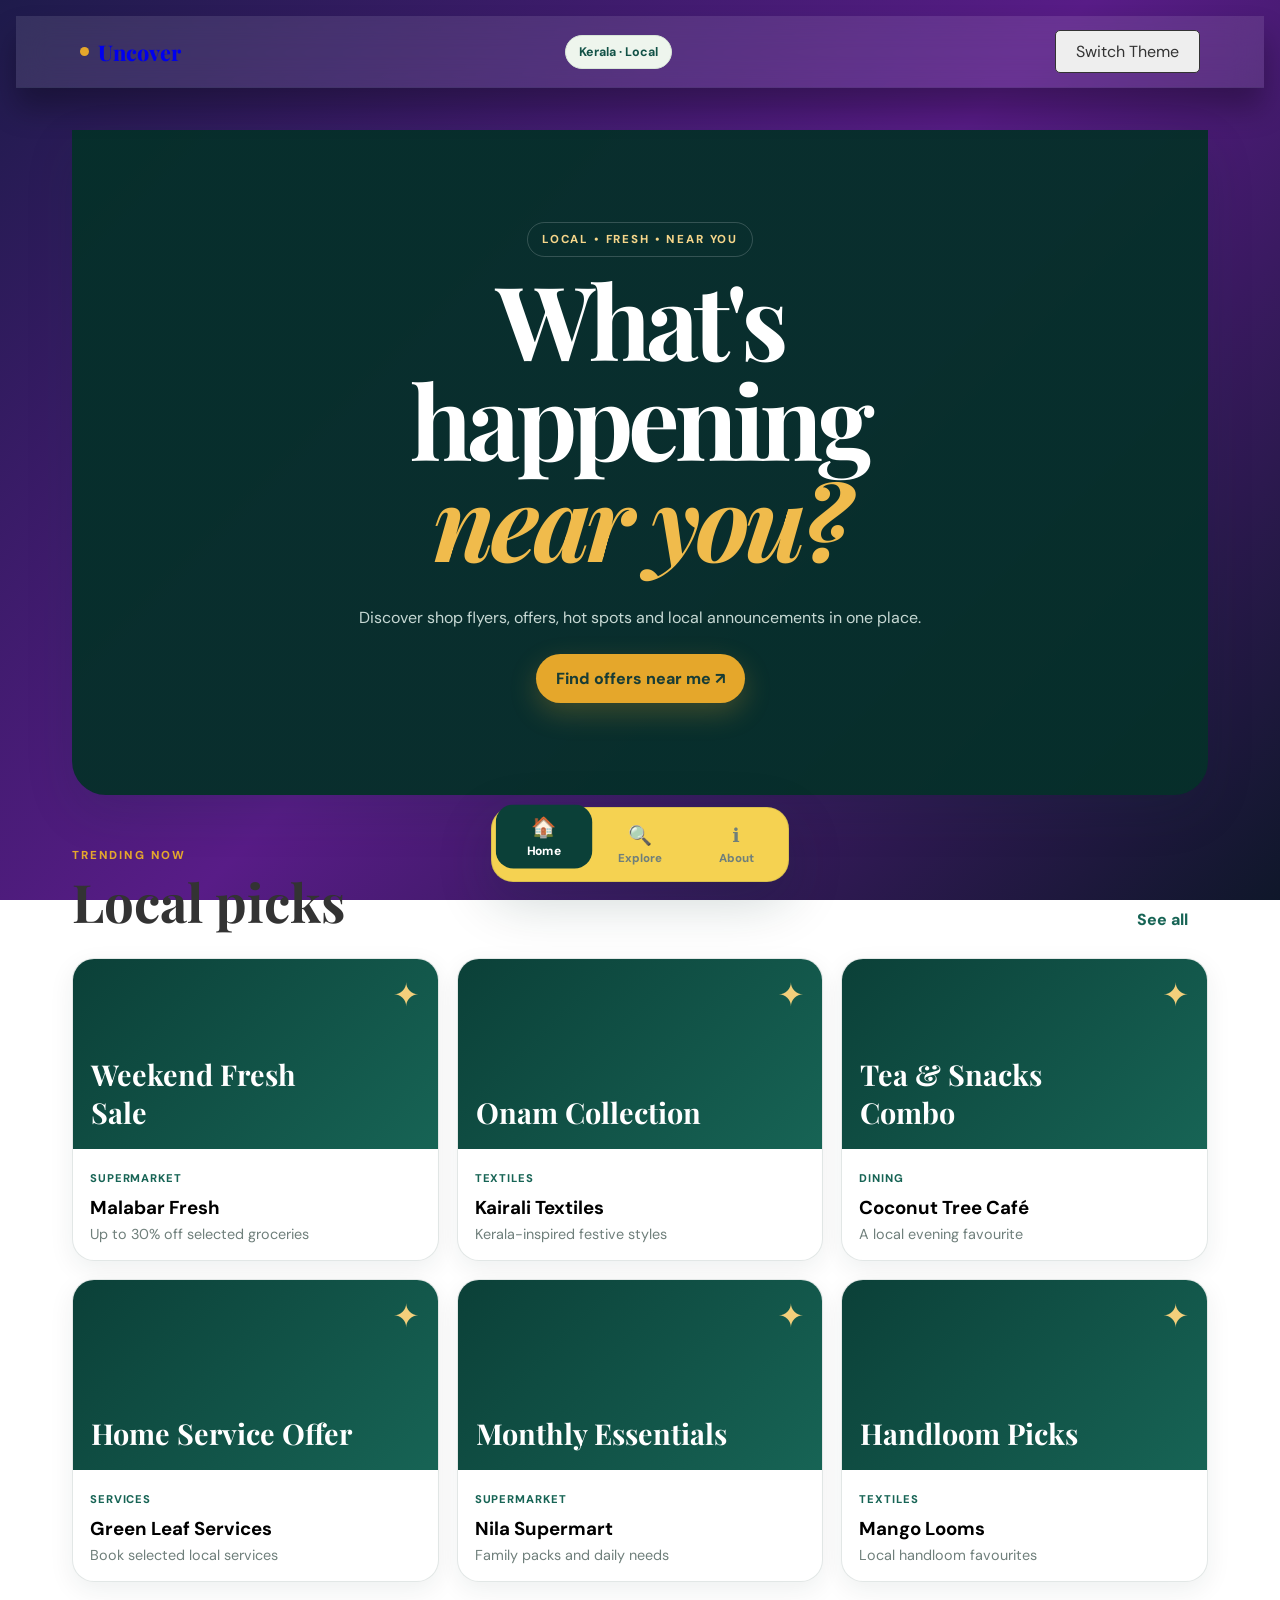
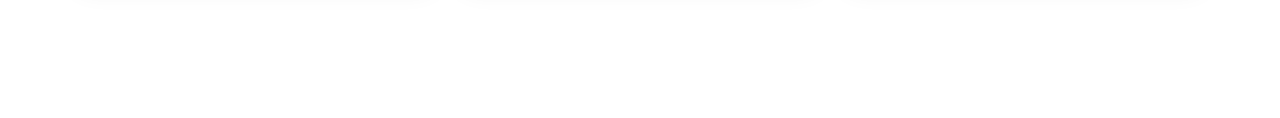
==== index.html @ 4dd7fb62 "Born Now" ====
<!doctype html>
<html lang="en">
<head>
  <meta charset="UTF-8">
  <meta name="viewport" content="width=device-width, initial-scale=1.0">
  <meta name="description" content="Uncover — local offers, shop flyers and announcements near you.">
  <title>Uncover — Local Offers Near You</title>
  <link rel="preconnect" href="https://fonts.googleapis.com">
  <link rel="preconnect" href="https://fonts.gstatic.com" crossorigin>
  <link href="https://fonts.googleapis.com/css2?family=DM+Sans:wght@400;500;600;700&family=Playfair+Display:wght@600;700;800&display=swap" rel="stylesheet">
  <link rel="stylesheet" href="css/style.css">
</head>
<body>
  <header class="topbar">
    <a class="brand" href="#home" aria-label="Uncover home">
      <span class="brand-dot"></span>
      <span><style="color:red;">Un</style>cover</span>
    </a>
    <span class="location-pill" id="locationText">Kerala · Local</span>
	<button id="theme-toggle">Switch Theme</button>
  </header>

  <main>
    <section id="home" class="page active">
      <div class="hero">
        <div class="eyebrow">LOCAL • FRESH • NEAR YOU</div>
        <h1>What's happening<br><em>near you?</em></h1>
        <p>Discover shop flyers, offers, hot spots and local announcements in one place.</p>
        <button class="primary-btn" id="locateBtn">Find offers near me <span>↗</span></button>
      </div>

      <div class="section-head">
        <div>
          <span class="section-kicker">TRENDING NOW</span>
          <h2>Local picks</h2>
        </div>
        <button class="text-btn" data-tab="explore">See all</button>
      </div>

      <div class="feed-grid" id="offerGrid"></div>
    </section>

    <section id="explore" class="page">
      <div class="page-heading">
        <span class="section-kicker">EXPLORE</span>
        <h1>Find what you need.</h1>
        <p>Search local businesses and filter offers by category.</p>
      </div>

      <label class="search-box">
        <span>🔎</span>
        <input id="searchInput" type="search" placeholder="Search shops, offers, places..." autocomplete="off">
      </label>

      <div class="chips" id="categoryChips">
        <button class="chip active" data-category="All">All</button>
        <button class="chip" data-category="Supermarket">Supermarket</button>
        <button class="chip" data-category="Textiles">Textiles</button>
        <button class="chip" data-category="Dining">Dining</button>
        <button class="chip" data-category="Services">Services</button>
      </div>

      <div class="explore-list" id="exploreList"></div>
    </section>

    <section id="about" class="page">
      <div class="about-card">
        <span class="section-kicker">ABOUT UNCOVER</span>
        <h1>Local life,<br><em>made easier.</em></h1>
        <p>Uncover is a beginner-friendly mobile-first web project for discovering local shop flyers, sales, offers and announcements.</p>

        <div class="stats">
          <div><strong>01</strong><span>Home</span></div>
          <div><strong>02</strong><span>Explore</span></div>
          <div><strong>03</strong><span>About</span></div>
        </div>

        <div class="info-note">
          <strong>Project stack</strong>
          <span>HTML · CSS · JavaScript · GitHub Pages</span>
        </div>
      </div>
    </section>
  </main>

  <nav class="bottom-nav" aria-label="Main navigation">
    <button class="nav-item active" data-tab="home">
      <span class="nav-icon">🏠</span><span>Home</span>
    </button>
    <button class="nav-item" data-tab="explore">
      <span class="nav-icon">🔍</span><span>Explore</span>
    </button>
    <button class="nav-item" data-tab="about">
      <span class="nav-icon">ℹ️</span><span>About</span>
    </button>
  </nav>
  <script>
    const button = document.getElementById('theme-toggle');
    // Listen for the user clicking the button
    button.addEventListener('click', () => {
      // Toggle the .dark-mode class on the body element
      document.body.classList.toggle('dark-mode');
    });
  </script>
  <script src="js/app.js"></script>
</body>
</html>
---- css/style.css ----
/* ================================
   UNCOVER — Kerala-inspired UI
   Beginner-friendly plain CSS
================================ */

:root, [data-theme="light"] {
	/* Step 2: Set variables using light-dark(lightColor, darkColor) */
  --bg-color: #ffffff;
  --glass-bg: rgba(255, 255, 255, 0.1);
  --text-color: #333333;
  --cafe-heading-color: #000000; /* Black in light mode */
  --cafe-explore-item: #F2F2F2;  /* Black in light mode for explore-item */
  --btn-bg: #eeeeee;
  --green-950: #062f2a;
  --green-900: #0b4038;
  --green-800: #125247;
  --green-700: #176455;
  --gold: #e5a72b;
  --cream: #fffaf0;
  --paper: #f5f1e7;
  --ink: #123b36;
  --muted: #6f7f7b;
  --white: #ffffff;
  --line: rgba(18, 59, 54, 0.12);
  --shadow: 0 18px 50px rgba(6, 47, 42, 0.12);
  --radius: 22px;
}

* { box-sizing: border-box; }

html { scroll-behavior: smooth; }

body {
  margin: 0;
  min-height: 100vh;
  /*background: var(--paper);*/
  background: linear-gradient(135deg, #1e1b4b 0%, #581c87 50%, #0f172a 100%);
  background-attachment: fixed;
  /*color: var(--ink);*/
  font-family: "DM Sans", system-ui, sans-serif;
  background-color: var(--bg-color);
  color: var(--text-color);
  padding: 1rem;
  transition: background-color 0.3s, color 0.3s; /* Smooth theme transitions */
  -webkit-font-smoothing: antialiased;
}

body.dark-mode {
  --bg-color: #242424;
  --text-color: #ffffff;
  --btn-bg: #333333;
}

button, input { font: inherit; }

button {
  background-color: var(--btn-bg);
  color: var(--text-color);
  border: 1px solid var(--text-color);
  padding: 10px 20px;
  cursor: pointer;
  border-radius: 5px;
}

.topbar {
  height: 72px;
  display: flex;
  align-items: center;
  justify-content: space-between;
  padding: 0 clamp(20px, 5vw, 72px);
  background: var(--glass-bg);
  /* backdrop-filter is the key engine behind frosted glass */
  backdrop-filter: blur(16px);
  -webkit-backdrop-filter: blur(16px);
  box-shadow: 0 20px 30px rgba(0, 0, 0, 0.3);
  border-bottom: 1px solid var(--line);
  position: sticky;
  top: 0;
  z-index: 20;
}

.brand {
  /*color: var(--ink);*/
  text-decoration: none;
  font-family: "Playfair Display", serif;
  font-weight: 800;
  font-size: 1.35rem;
  display: flex;
  align-items: center;
  gap: 9px;
}

.brand-dot {
  width: 9px;
  height: 9px;
  background: var(--gold);
  border-radius: 50%;
}

.location-pill {
  color: var(--green-800);
  background: #eef5ed;
  border: 1px solid #d7e5d7;
  padding: 8px 13px;
  border-radius: 999px;
  font-size: 0.78rem;
  font-weight: 700;
}

.page {
  display: none;
  width: min(1180px, 100%);
  margin: 0 auto;
  padding: 42px 22px 120px;
}

.page.active {
  display: block;
  animation: pageIn 0.35s ease both;
}

@keyframes pageIn {
  from { opacity: 0; transform: translateY(12px); }
  to { opacity: 1; transform: translateY(0); }
}

/* Reference-inspired hero: strong serif heading + dark panel + gold accent */
.hero {
  min-height: 470px;
  border-radius: 0 0 34px 34px;
  padding: clamp(42px, 8vw, 92px) clamp(24px, 7vw, 90px);
  color: white;
  background:
    linear-gradient(rgba(6,47,42,.96), rgba(6,47,42,.96)),
    repeating-linear-gradient(0deg, transparent 0 52px, rgba(255,255,255,.045) 53px),
    repeating-linear-gradient(90deg, transparent 0 52px, rgba(255,255,255,.045) 53px);
  box-shadow: var(--shadow);
  text-align: center;
  display: grid;
  place-items: center;
}

.hero > * { max-width: 760px; }

.eyebrow, .section-kicker {
  color: var(--gold);
  font-size: .72rem;
  font-weight: 800;
  letter-spacing: .16em;
}

.eyebrow {
  border: 1px solid rgba(255,255,255,.18);
  border-radius: 999px;
  padding: 9px 14px;
  color: #f6d68a;
}

h1, h2 {
  font-family: "Playfair Display", Georgia, serif;
  margin: 12px 0;
  line-height: .98;
  color: var(--accent-color);
}

h3 {
    color: var(--cafe-heading-color);
    transition: color 0.3s;
}

.hero h1 {
  font-size: clamp(3rem, 8vw, 6.4rem);
  letter-spacing: -.045em;
}

em {
  color: #f0bb4c;
  font-style: italic;
}

.hero p {
  color: #c7d9d4;
  line-height: 1.75;
  max-width: 650px;
  margin: 22px auto;
}

.primary-btn {
  border: 0;
  border-radius: 999px;
  background: var(--gold);
  color: #183c35;
  font-weight: 800;
  padding: 14px 20px;
  box-shadow: 0 10px 28px rgba(229,167,43,.24);
  transition: transform .2s ease, box-shadow .2s ease;
}

.primary-btn:hover {
  transform: translateY(-3px);
  box-shadow: 0 14px 32px rgba(229,167,43,.32);
}

.section-head {
  display: flex;
  justify-content: space-between;
  align-items: end;
  margin: 48px 0 18px;
}

.section-head h2 { font-size: clamp(2rem, 5vw, 3.3rem); }

.text-btn {
  border: 0;
  background: transparent;
  color: var(--green-700);
  font-weight: 800;
}

.feed-grid {
  display: grid;
  grid-template-columns: repeat(3, 1fr);
  gap: 18px;
}

.offer-card {
  overflow: hidden;
  background: white;
  border: 1px solid var(--line);
  border-radius: var(--radius);
  box-shadow: 0 8px 26px rgba(6,47,42,.07);
  transition: transform .25s ease, box-shadow .25s ease;
}

.offer-card:hover {
  transform: translateY(-7px);
  box-shadow: var(--shadow);
}

.offer-visual {
  min-height: 190px;
  padding: 18px;
  display: flex;
  align-items: end;
  background: linear-gradient(135deg, var(--green-900), var(--green-700));
  color: white;
  position: relative;
}

.offer-visual::after {
  content: "✦";
  position: absolute;
  top: 15px;
  right: 18px;
  color: #f4cf7b;
  font-size: 2rem;
}

.offer-visual strong {
  font-family: "Playfair Display", serif;
  font-size: 1.8rem;
  max-width: 80%;
}

.offer-body { padding: 17px; }

.offer-body h3 { 
	margin: 0 0 5px; 
}

.offer-body p {
  margin: 0;
  color: var(--muted);
  font-size: .9rem;
}

.tag {
  display: inline-block;
  margin-bottom: 10px;
  color: var(--green-700);
  font-size: .7rem;
  font-weight: 800;
  letter-spacing: .08em;
  text-transform: uppercase;
}

.page-heading {
  padding: 28px 0 25px;
}

.page-heading h1 { font-size: clamp(2.7rem, 7vw, 5rem); }

.page-heading p {
  color: var(--muted);
  max-width: 650px;
  line-height: 1.7;
}

.search-box {
  display: flex;
  align-items: center;
  gap: 10px;
  background: white;
  border: 1px solid var(--line);
  border-radius: 16px;
  padding: 0 16px;
  box-shadow: 0 8px 24px rgba(6,47,42,.06);
}

.search-box span { font-size: 1.5rem; }

.search-box input {
  width: 100%;
  border: 0;
  outline: 0;
  background: transparent;
  padding: 17px 0;
  color: var(--ink);
}

.chips {
  display: flex;
  gap: 9px;
  overflow-x: auto;
  padding: 16px 0;
  scrollbar-width: none;
}

.chip {
  white-space: nowrap;
  border: 1px solid var(--line);
  background: white;
  color: var(--ink);
  padding: 10px 15px;
  border-radius: 999px;
  font-weight: 700;
}

.chip.active {
  color: white;
  background: var(--green-900);
  border-color: var(--green-900);
}

.explore-list {
  display: grid;
  grid-template-columns: repeat(2, 1fr);
  gap: 15px;
}

.explore-item {
  display: flex;
  justify-content: space-between;
  gap: 18px;
  align-items: center;
  background: var(--cafe-explore-item);
  border: 1px solid var(--line);
  border-radius: 18px;
  padding: 18px;
}

.explore-item h3 { margin: 0 0 5px; }

.explore-item p {
  margin: 0;
  color: var(--muted);
  font-size: .88rem;
}

.offer-price {
  color: var(--green-700);
  font-weight: 900;
  white-space: nowrap;
}

.about-card {
  min-height: 70vh;
  display: flex;
  flex-direction: column;
  justify-content: center;
  max-width: 850px;
}

.about-card h1 {
  font-size: clamp(3.1rem, 8vw, 6rem);
}

.about-card > p {
  max-width: 650px;
  color: var(--muted);
  line-height: 1.8;
  font-size: 1.05rem;
}

.stats {
  display: grid;
  grid-template-columns: repeat(3, 1fr);
  margin: 28px 0;
  border: 1px solid var(--line);
  border-radius: 20px;
  overflow: hidden;
  background: white;
}

.stats div {
  padding: 20px;
  border-right: 1px solid var(--line);
}

.stats div:last-child { border-right: 0; }

.stats strong {
  display: block;
  color: var(--gold);
  font-family: "Playfair Display", serif;
  font-size: 2rem;
}

.stats span { color: var(--muted); }

.info-note {
  display: flex;
  flex-direction: column;
  gap: 5px;
  padding: 18px;
  border-left: 4px solid var(--gold);
  background: #fff9e9;
  border-radius: 12px;
}

.info-note span { color: var(--muted); }

.bottom-nav {
  position: fixed;
  left: 50%;
  bottom: 18px;
  transform: translateX(-50%);
  z-index: 50;
  display: flex;
  gap: 4px;
  padding: 6px;
  background: rgba(245, 210, 81);
  border: 1px solid rgba(18,59,54,.12);
  border-radius: 22px;
  box-shadow: 0 18px 55px rgba(6,47,42,.2);
  backdrop-filter: blur(18px);
}

.nav-item {
  min-width: 92px;
  border: 0;
  background: transparent;
  color: var(--muted);
  border-radius: 17px;
  padding: 9px 14px;
  display: flex;
  flex-direction: column;
  align-items: center;
  gap: 3px;
  font-size: .72rem;
  font-weight: 800;
  transition: transform .25s cubic-bezier(.2,1.6,.3,1), background .2s, color .2s;
}

.nav-icon { font-size: 1.2rem; }

.nav-item.active {
  background: var(--green-900);
  color: white;
  transform: translateY(-8px) scale(1.05);
}

@media (max-width: 800px) {
  .feed-grid { grid-template-columns: repeat(2, 1fr); }
  .explore-list { grid-template-columns: 1fr; }
}

@media (max-width: 560px) {
  .topbar { height: 64px; padding: 0 16px; }
  .location-pill { font-size: .7rem; }
  .page { padding: 25px 14px 115px; }
  .hero {
    min-height: 500px;
    border-radius: 0 0 26px 26px;
    padding: 42px 18px;
  }
  .hero h1 { font-size: clamp(2.8rem, 14vw, 4.4rem); }
  .feed-grid { grid-template-columns: 1fr; }
  .offer-visual { min-height: 165px; }
  .bottom-nav { width: calc(100% - 28px); justify-content: space-around; }
  .nav-item { flex: 1; min-width: 0; }
}
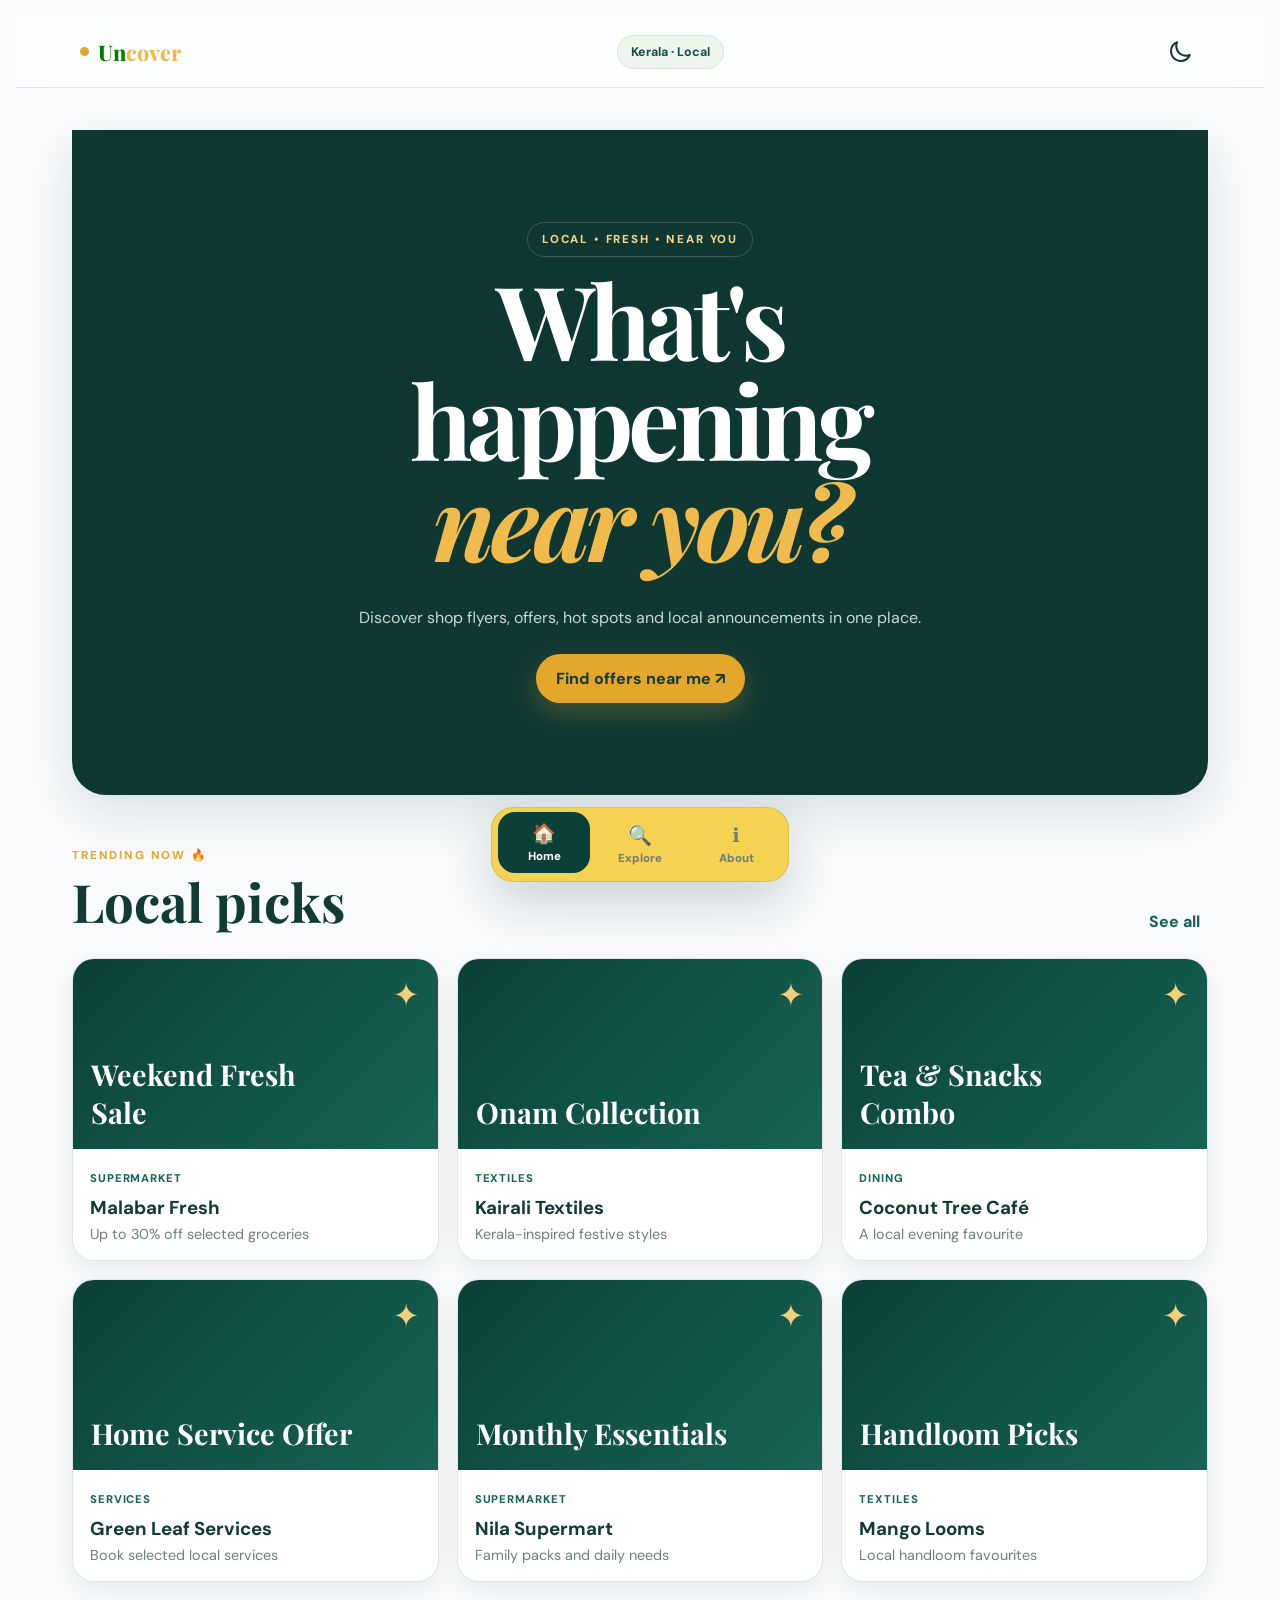
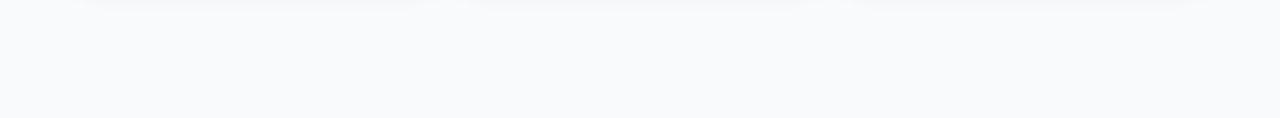
==== commit cfc2c4eb: "Minor Changes Few animations and things" ====
--- a/index.html
+++ b/index.html
@@ -5,19 +5,32 @@
   <meta name="viewport" content="width=device-width, initial-scale=1.0">
   <meta name="description" content="Uncover — local offers, shop flyers and announcements near you.">
   <title>Uncover — Local Offers Near You</title>
+  
+  <!-- Preconnect and Google Fonts -->
   <link rel="preconnect" href="https://fonts.googleapis.com">
   <link rel="preconnect" href="https://fonts.gstatic.com" crossorigin>
   <link href="https://fonts.googleapis.com/css2?family=DM+Sans:wght@400;500;600;700&family=Playfair+Display:wght@600;700;800&display=swap" rel="stylesheet">
+  
+  <!-- CSS Stylesheet -->
   <link rel="stylesheet" href="css/style.css">
 </head>
 <body>
   <header class="topbar">
     <a class="brand" href="#home" aria-label="Uncover home">
       <span class="brand-dot"></span>
-      <span><style="color:red;">Un</style>cover</span>
+      <span><span style="color:green;">Un</span>cover</span>
     </a>
     <span class="location-pill" id="locationText">Kerala · Local</span>
-	<button id="theme-toggle">Switch Theme</button>
+    <button class="theme" id="theme-toggle" type="button">
+  <!-- Check class="sun-icon" -->
+  <svg class="sun-icon" xmlns="http://w3.org" fill="none" viewBox="0 0 24 24" stroke="currentColor">
+    <path stroke-linecap="round" stroke-linejoin="round" stroke-width="2" d="M12 3v1.5M12 19.5V21M4.22 4.22l1.06 1.06M17.72 17.72l1.06 1.06M3 12h1.5M19.5 12H21M4.22 19.78l1.06-1.06M17.72 6.28l1.06-1.06M15 12a3 3 0 11-6 0 3 3 0 016 0z" />
+  </svg>
+  <!-- Check class="moon-icon" -->
+  <svg class="moon-icon" xmlns="http://w3.org" fill="none" viewBox="0 0 24 24" stroke="currentColor">
+    <path stroke-linecap="round" stroke-linejoin="round" stroke-width="2" d="M21.752 15.002A9.718 9.718 0 0118 15.75c-5.385 0-9.75-4.365-9.75-9.75 0-1.33.266-2.597.748-3.752A9.753 9.753 0 003 11.25C3 16.635 7.365 21 12.75 21a9.753 9.753 0 009.002-5.998z" />
+  </svg>
+</button>
   </header>
 
   <main>
@@ -31,7 +44,7 @@
 
       <div class="section-head">
         <div>
-          <span class="section-kicker">TRENDING NOW</span>
+          <span class="section-kicker">TRENDING NOW 🔥</span>
           <h2>Local picks</h2>
         </div>
         <button class="text-btn" data-tab="explore">See all</button>
@@ -94,14 +107,7 @@
       <span class="nav-icon">ℹ️</span><span>About</span>
     </button>
   </nav>
-  <script>
-    const button = document.getElementById('theme-toggle');
-    // Listen for the user clicking the button
-    button.addEventListener('click', () => {
-      // Toggle the .dark-mode class on the body element
-      document.body.classList.toggle('dark-mode');
-    });
-  </script>
+
   <script src="js/app.js"></script>
 </body>
-</html>
+</html>
--- a/css/style.css
+++ b/css/style.css
@@ -3,63 +3,91 @@
    Beginner-friendly plain CSS
 ================================ */
 
-:root, [data-theme="light"] {
-	/* Step 2: Set variables using light-dark(lightColor, darkColor) */
-  --bg-color: #ffffff;
-  --glass-bg: rgba(255, 255, 255, 0.1);
-  --text-color: #333333;
-  --cafe-heading-color: #000000; /* Black in light mode */
-  --cafe-explore-item: #F2F2F2;  /* Black in light mode for explore-item */
-  --btn-bg: #eeeeee;
-  --green-950: #062f2a;
+:root {
+  /* Default Light Mode Variables */
+  --bg-color: #f8fafc;
+  --text-color: #123b36;
+  --card-bg: #ffffff;
+  --topbar-bg: rgba(255, 255, 255, 0.75);
+  --btn-bg: #eef5ed;
+  --btn-text: #123b36;
+  --line: rgba(18, 59, 54, 0.12);
+  --muted: #6f7f7b;
+
+  /* Theme Accents */
   --green-900: #0b4038;
   --green-800: #125247;
   --green-700: #176455;
   --gold: #e5a72b;
-  --cream: #fffaf0;
-  --paper: #f5f1e7;
-  --ink: #123b36;
-  --muted: #6f7f7b;
-  --white: #ffffff;
-  --line: rgba(18, 59, 54, 0.12);
   --shadow: 0 18px 50px rgba(6, 47, 42, 0.12);
   --radius: 22px;
 }
 
+/* Dark Mode Overrides (Controlled via body.dark-mode) */
+body.dark-mode {
+  --bg-color: #0f172a;
+  --text-color: #f1f5f9;
+  --card-bg: #1e293b;
+  --topbar-bg: rgba(15, 23, 42, 0.75);
+  --btn-bg: #1e293b;
+  --btn-text: #f1f5f9;
+  --line: rgba(255, 255, 255, 0.12);
+  --muted: #94a3b8;
+}
+
 * { box-sizing: border-box; }
-
 html { scroll-behavior: smooth; }
 
 body {
   margin: 0;
   min-height: 100vh;
-  /*background: var(--paper);*/
-  background: linear-gradient(135deg, #1e1b4b 0%, #581c87 50%, #0f172a 100%);
-  background-attachment: fixed;
-  /*color: var(--ink);*/
-  font-family: "DM Sans", system-ui, sans-serif;
   background-color: var(--bg-color);
   color: var(--text-color);
+  font-family: "DM Sans", system-ui, sans-serif;
   padding: 1rem;
-  transition: background-color 0.3s, color 0.3s; /* Smooth theme transitions */
+  transition: background-color 0.3s ease, color 0.3s ease;
   -webkit-font-smoothing: antialiased;
 }
 
-body.dark-mode {
-  --bg-color: #242424;
-  --text-color: #ffffff;
-  --btn-bg: #333333;
-}
-
 button, input { font: inherit; }
 
+/* Base Buttons & Cards using dynamic tokens */
 button {
+  display: inline-block; /* Allows the element to scale */
+  font: inherit;
   background-color: var(--btn-bg);
-  color: var(--text-color);
-  border: 1px solid var(--text-color);
-  padding: 10px 20px;
+  color: var(--btn-text);
+  border: 1px solid var(--line);
+  padding: 8px 8px;
   cursor: pointer;
-  border-radius: 5px;
+  border-radius: 999px;
+  transition: background-color 0.3s ease, color 0.3s ease;
+}
+
+.theme {
+  display: inline-flex;
+  align-items: center;
+  justify-content: center;
+  cursor: pointer;
+  background: none;
+  border: none;
+  padding: 8px;
+  transition: transform 0.3s ease;
+}
+
+.theme svg {
+  width: 24px;
+  height: 24px;
+}
+
+body:not(.dark-theme) .sun-icon { display: none; }
+body:not(.dark-theme) .moon-icon { display: block; }
+/* Dark Mode state: Show Sun, Hide Moon */
+body.dark-theme .sun-icon { display: block; }
+body.dark-theme .moon-icon { display: none; }
+
+.theme:hover {
+   transform: scale(1.20);
 }
 
 .topbar {
@@ -68,19 +96,18 @@
   align-items: center;
   justify-content: space-between;
   padding: 0 clamp(20px, 5vw, 72px);
-  background: var(--glass-bg);
-  /* backdrop-filter is the key engine behind frosted glass */
+  background: var(--topbar-bg);
   backdrop-filter: blur(16px);
   -webkit-backdrop-filter: blur(16px);
-  box-shadow: 0 20px 30px rgba(0, 0, 0, 0.3);
   border-bottom: 1px solid var(--line);
   position: sticky;
   top: 0;
   z-index: 20;
+  transition: background 0.3s ease, border-color 0.3s ease;
 }
 
 .brand {
-  /*color: var(--ink);*/
+  color: #f0bb4c;
   text-decoration: none;
   font-family: "Playfair Display", serif;
   font-weight: 800;
@@ -223,9 +250,13 @@
   gap: 18px;
 }
 
+.offer-card, .stats, .search-box, .chip {
+  background-color: var(--card-bg);
+  color: var(--text-color);
+}
+
 .offer-card {
   overflow: hidden;
-  background: white;
   border: 1px solid var(--line);
   border-radius: var(--radius);
   box-shadow: 0 8px 26px rgba(6,47,42,.07);
@@ -329,12 +360,18 @@
 .chip {
   white-space: nowrap;
   border: 1px solid var(--line);
-  background: white;
-  color: var(--ink);
+  background: #FFD230;
+  color: black;
   padding: 10px 15px;
   border-radius: 999px;
   font-weight: 700;
 }
+
+.chip:hover {
+  background-color: GoldenRod;
+  transform: translateY(-2px);
+}
+
 
 .chip.active {
   color: white;
@@ -353,8 +390,10 @@
   justify-content: space-between;
   gap: 18px;
   align-items: center;
-  background: var(--cafe-explore-item);
+  /*background: var(--cafe-explore-item);*/
+  background-color: var(--card-bg);
   border: 1px solid var(--line);
+  border-left: 4px solid var(--gold);
   border-radius: 18px;
   padding: 18px;
 }
@@ -430,6 +469,8 @@
 
 .info-note span { color: var(--muted); }
 
+.info-note strong { color: #0b4038; }
+
 .bottom-nav {
   position: fixed;
   left: 50%;
@@ -452,7 +493,7 @@
   background: transparent;
   color: var(--muted);
   border-radius: 17px;
-  padding: 9px 14px;
+  padding: 9px 12px;
   display: flex;
   flex-direction: column;
   align-items: center;
@@ -462,12 +503,17 @@
   transition: transform .25s cubic-bezier(.2,1.6,.3,1), background .2s, color .2s;
 }
 
+.nav-item:hover {
+  background-color: #111111;
+  transform: scale(0.90);
+}
+
 .nav-icon { font-size: 1.2rem; }
 
 .nav-item.active {
   background: var(--green-900);
   color: white;
-  transform: translateY(-8px) scale(1.05);
+  transform: translateY(-2px) scale(1.00);
 }
 
 @media (max-width: 800px) {
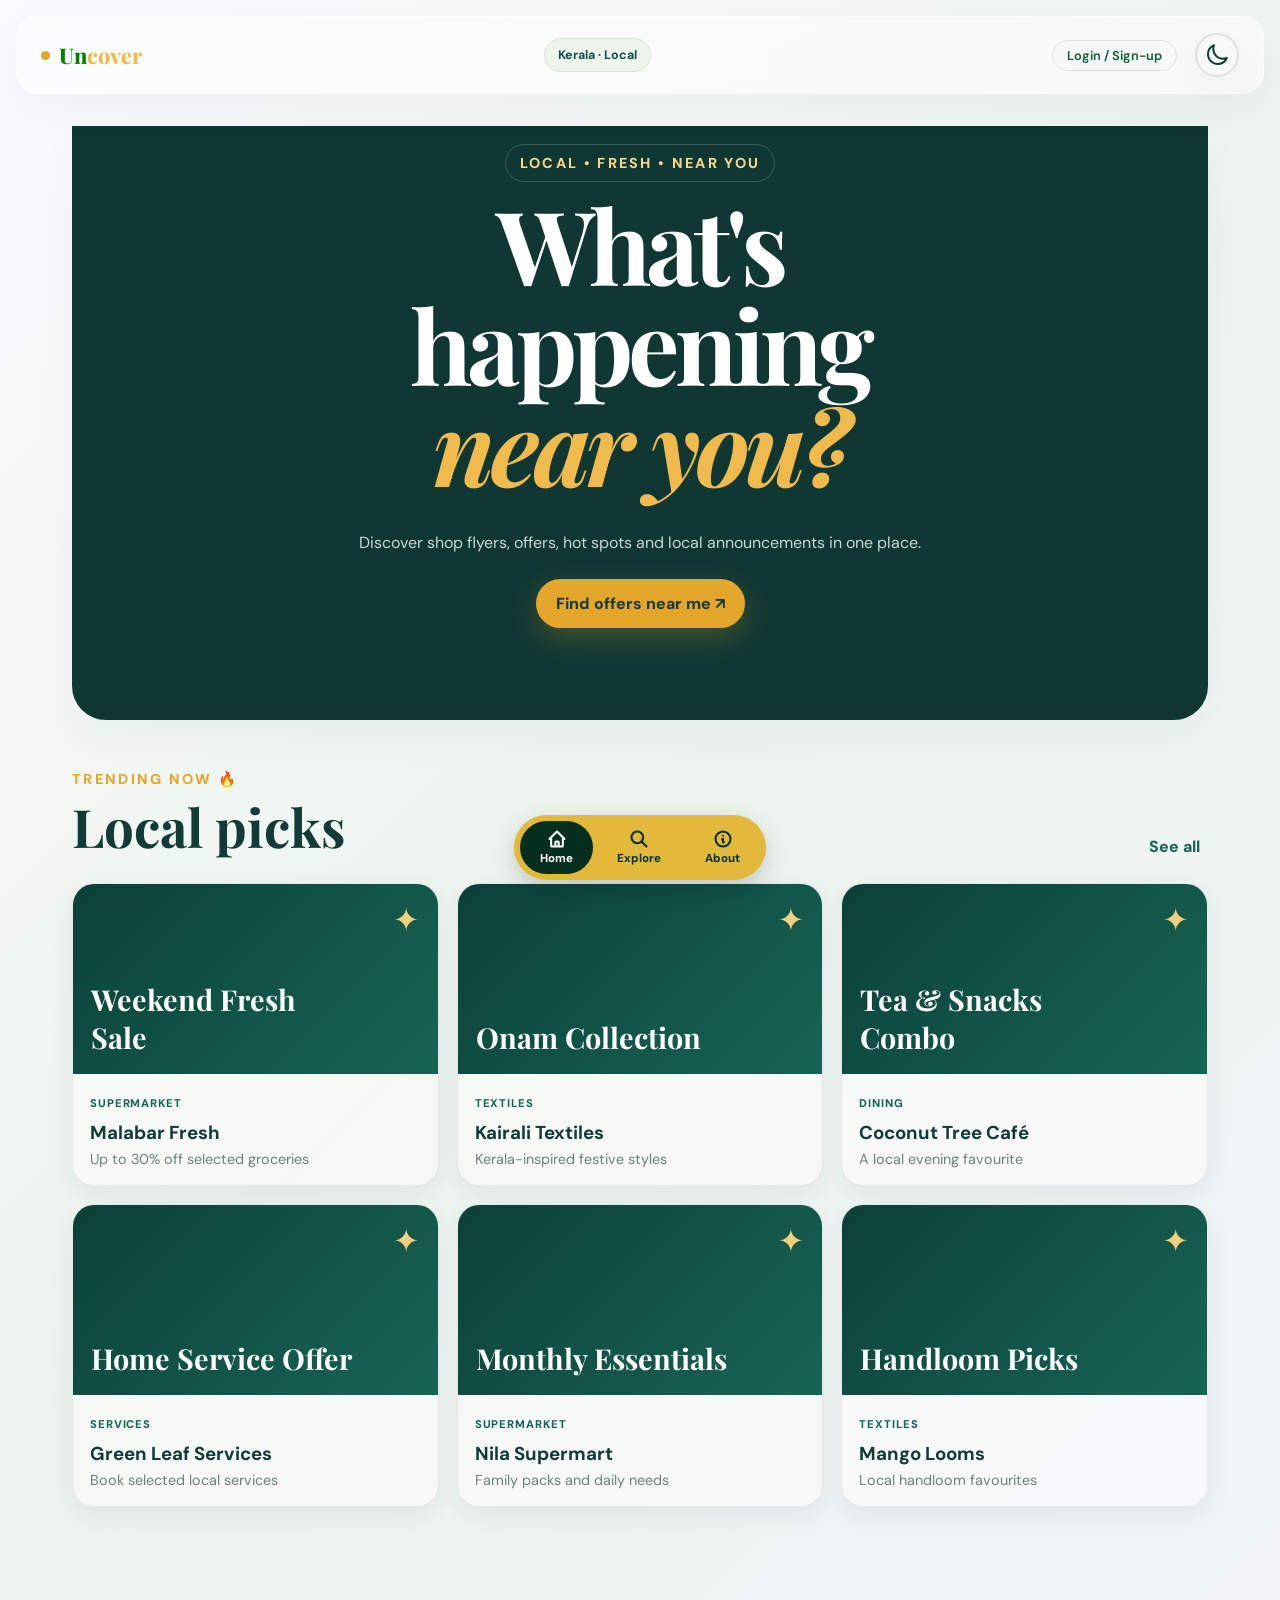
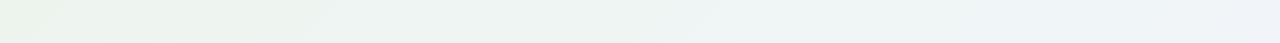
==== commit 40537a45: "Website Updated Vol.2 Added Login / Sign-up structure.  theme button and logic fixed nav-bar impro" ====
--- a/index.html
+++ b/index.html
@@ -5,14 +5,14 @@
   <meta name="viewport" content="width=device-width, initial-scale=1.0">
   <meta name="description" content="Uncover — local offers, shop flyers and announcements near you.">
   <title>Uncover — Local Offers Near You</title>
-  
+  <link rel="icon" type="image/x-icon" href="static/logo.svg">
   <!-- Preconnect and Google Fonts -->
   <link rel="preconnect" href="https://fonts.googleapis.com">
   <link rel="preconnect" href="https://fonts.gstatic.com" crossorigin>
   <link href="https://fonts.googleapis.com/css2?family=DM+Sans:wght@400;500;600;700&family=Playfair+Display:wght@600;700;800&display=swap" rel="stylesheet">
   
   <!-- CSS Stylesheet -->
-  <link rel="stylesheet" href="css/style.css">
+  <link rel="stylesheet" href="static/style.css">
 </head>
 <body>
   <header class="topbar">
@@ -21,14 +21,16 @@
       <span><span style="color:green;">Un</span>cover</span>
     </a>
     <span class="location-pill" id="locationText">Kerala · Local</span>
-    <button class="theme" id="theme-toggle" type="button">
-  <!-- Check class="sun-icon" -->
-  <svg class="sun-icon" xmlns="http://w3.org" fill="none" viewBox="0 0 24 24" stroke="currentColor">
-    <path stroke-linecap="round" stroke-linejoin="round" stroke-width="2" d="M12 3v1.5M12 19.5V21M4.22 4.22l1.06 1.06M17.72 17.72l1.06 1.06M3 12h1.5M19.5 12H21M4.22 19.78l1.06-1.06M17.72 6.28l1.06-1.06M15 12a3 3 0 11-6 0 3 3 0 016 0z" />
+	<a href="auth.html" class="login-pill" id="locationText">Login / Sign-up</a>
+<button class="theme" id="theme-toggle" type="button" aria-label="Toggle Theme">
+  <!-- Sun Icon (Hidden by default using inline style) -->
+  <svg class="sun-icon" style="display: none;" xmlns="http://www.w3.org/2000/svg" fill="none" viewBox="0 0 24 24" stroke="currentColor" stroke-width="2" stroke-linecap="round" stroke-linejoin="round" aria-hidden="true">
+    <path d="M12 3v1.5M12 19.5V21M4.22 4.22l1.06 1.06M17.72 17.72l1.06 1.06M3 12h1.5M19.5 12H21M4.22 19.78l1.06-1.06M17.72 6.28l1.06-1.06M15 12a3 3 0 11-6 0 3 3 0 016 0z"/>
   </svg>
-  <!-- Check class="moon-icon" -->
-  <svg class="moon-icon" xmlns="http://w3.org" fill="none" viewBox="0 0 24 24" stroke="currentColor">
-    <path stroke-linecap="round" stroke-linejoin="round" stroke-width="2" d="M21.752 15.002A9.718 9.718 0 0118 15.75c-5.385 0-9.75-4.365-9.75-9.75 0-1.33.266-2.597.748-3.752A9.753 9.753 0 003 11.25C3 16.635 7.365 21 12.75 21a9.753 9.753 0 009.002-5.998z" />
+
+  <!-- Moon Icon (Visible by default using inline style) -->
+  <svg class="moon-icon" style="display: block;" xmlns="http://www.w3.org/2000/svg" fill="none" viewBox="0 0 24 24" stroke="currentColor" stroke-width="2" stroke-linecap="round" stroke-linejoin="round" aria-hidden="true">
+    <path d="M21.752 15.002A9.718 9.718 0 0118 15.75c-5.385 0-9.75-4.365-9.75-9.75 0-1.33.266-2.597.748-3.752A9.753 9.753 0 003 11.25C3 16.635 7.365 21 12.75 21a9.753 9.753 0 009.002-5.998z"/>
   </svg>
 </button>
   </header>
@@ -53,9 +55,9 @@
       <div class="feed-grid" id="offerGrid"></div>
     </section>
 
-    <section id="explore" class="page">
+	<section id="explore" class="page">
       <div class="page-heading">
-        <span class="section-kicker">EXPLORE</span>
+        <span class="section-kicker">EXPLORE 🧭</span>
         <h1>Find what you need.</h1>
         <p>Search local businesses and filter offers by category.</p>
       </div>
@@ -76,7 +78,7 @@
       <div class="explore-list" id="exploreList"></div>
     </section>
 
-    <section id="about" class="page">
+	<section id="about" class="page">
       <div class="about-card">
         <span class="section-kicker">ABOUT UNCOVER</span>
         <h1>Local life,<br><em>made easier.</em></h1>
@@ -95,19 +97,33 @@
       </div>
     </section>
   </main>
+  
+<!-- Golden Inset Bottom Navigation Bar -->
+<nav class="bottom-nav-pill" id="bottomNav">
+  <div class="nav-glider" id="navGlider"></div>
+  
+  <button class="nav-item active" data-tab="home" onclick="switchNavTab(this, 'home')">
+    <svg fill="none" viewBox="0 0 24 24" stroke="currentColor" stroke-width="2.5" aria-hidden="true">
+      <path stroke-linecap="round" stroke-linejoin="round" d="M3 12l2-2m0 0l7-7 7 7M5 10v10a1 1 0 001 1h3m10-11l2 2m-2-2v10a1 1 0 01-1 1h-3m-6 0a1 1 0 001-1v-4a1 1 0 011-1h2a1 1 0 011 1v4a1 1 0 001 1m-6 0h6"/>
+    </svg>
+    <span>Home</span>
+  </button>
 
-  <nav class="bottom-nav" aria-label="Main navigation">
-    <button class="nav-item active" data-tab="home">
-      <span class="nav-icon">🏠</span><span>Home</span>
-    </button>
-    <button class="nav-item" data-tab="explore">
-      <span class="nav-icon">🔍</span><span>Explore</span>
-    </button>
-    <button class="nav-item" data-tab="about">
-      <span class="nav-icon">ℹ️</span><span>About</span>
-    </button>
-  </nav>
+  <button class="nav-item" data-tab="explore" onclick="switchNavTab(this, 'explore')">
+    <svg fill="none" viewBox="0 0 24 24" stroke="currentColor" stroke-width="2.5" aria-hidden="true">
+      <path stroke-linecap="round" stroke-linejoin="round" d="M21 21l-6-6m2-5a7 7 0 11-14 0 7 7 0 0114 0z"/>
+    </svg>
+    <span>Explore</span>
+  </button>
 
+  <button class="nav-item" data-tab="about" onclick="switchNavTab(this, 'about')">
+    <!-- Clean Minimalist SVG About Icon -->
+    <svg fill="none" viewBox="0 0 24 24" stroke="currentColor" stroke-width="2.5" aria-hidden="true">
+      <path stroke-linecap="round" stroke-linejoin="round" d="M13 16h-1v-4h-1m1-4h.01M21 12a9 9 0 11-18 0 9 9 0 0118 0z" />
+    </svg>
+    <span>About</span>
+  </button>
+</nav>
   <script src="js/app.js"></script>
 </body>
 </html>
--- a/static/style.css
+++ b/static/style.css
@@ -0,0 +1,600 @@
+/* ================================
+   UNCOVER — Kerala-inspired UI
+   Beginner-friendly plain CSS
+================================ */
+
+:root {
+  /* Dynamic Background Gradient (Light Mode) */
+  --bg-gradient: linear-gradient(
+    135deg, 
+    #f8fafc 0%,   /* Your base slate background */
+    #edf4ed 50%,  /* Ultra-lite tint shifting toward your theme green */
+    #f1f5f9 100%
+  );
+  /* Glassmorphism Variables (Light Mode) */
+  --bg-color: #f8fafc;
+  --text-color: #123b36;
+  --card-bg: rgba(255, 255, 255, 0.45); /* High transparency for glass effect */
+  --topbar-bg: rgba(255, 255, 255, 0.65); /* Perfectly balanced frosted glass */
+  --btn-bg: #eef5ed;
+  --btn-text: #123b36;
+  --line: rgba(18, 59, 54, 0.08); /* Softened lines to match glass aesthetic */
+  --muted: #6f7f7b;
+
+  /* Theme Accents */
+  --green-900: #0b4038;
+  --green-800: #125247;
+  --green-700: #176455;
+  --gold: #e5a72b;
+  --shadow: 0 16px 40px rgba(6, 47, 42, 0.04); /* Softened shadow for clean light mode */
+  --radius: 22px;
+  
+  /* Translucent white border to simulate real glass edge reflections */
+  --glass-border: 1px solid rgba(255, 255, 255, 0.6); 
+  --glass-blur: blur(14px);
+}
+
+/* --- BOTTOM NAV BAR & SLIDING GLIDER --- */
+.bottom-nav-pill {
+  position: fixed;
+  bottom: 20px;
+  left: 50%;
+  transform: translateX(-50%);
+  background: var(--kasavu-gold, #e2b93b);
+  border-radius: 9999px;
+  padding: 6px;
+  display: flex;
+  align-items: center;
+  gap: 4px;
+  box-shadow: 0 8px 24px rgba(0, 0, 0, 0.18);
+  z-index: 100;
+}
+
+/* Moving glider background pill */
+.nav-glider {
+  position: absolute;
+  top: 6px;
+  left: 6px;
+  height: calc(100% - 12px);
+  background: var(--kerala-dark-green, #062e1c);
+  border-radius: 9999px;
+  transition: transform 0.3s cubic-bezier(0.4, 0, 0.2, 1), width 0.3s cubic-bezier(0.4, 0, 0.2, 1);
+  z-index: 1;
+  pointer-events: none;
+}
+
+.nav-item {
+  position: relative;
+  z-index: 2;
+  display: flex;
+  flex-direction: column;
+  align-items: center;
+  justify-content: center;
+  padding: 8px 20px;
+  border-radius: 9999px;
+  border: none;
+  background: transparent;
+  color: var(--kerala-dark-green, #062e1c);
+  font-size: 0.72rem;
+  font-weight: 700;
+  cursor: pointer;
+  outline: none;
+  transition: color 0.25s ease;
+}
+
+.nav-item svg {
+  width: 20px;
+  height: 20px;
+  margin-bottom: 2px;
+}
+
+.nav-item.active {
+  color: #ffffff;
+}
+/* Dark Mode Overrides (Controlled via body.dark-mode) */
+body.dark-mode {
+  /* Flat clean background for dark mode to optimize readability */
+  --bg-gradient: none; 
+  --bg-color: #0f172a;
+  
+  --text-color: #f1f5f9;
+  --card-bg: rgba(30, 41, 59, 0.7); /* Dark mode translucent glass */
+  --topbar-bg: rgba(15, 23, 42, 0.75);
+  --btn-bg: #1e293b;
+  --btn-text: #f1f5f9;
+  --line: rgba(255, 255, 255, 0.12);
+  --muted: #94a3b8;
+  
+  --glass-border: 1px solid rgba(255, 255, 255, 0.08);
+  --glass-blur: blur(12px);
+}
+
+* { box-sizing: border-box; }
+html { scroll-behavior: smooth; }
+
+body {
+  margin: 0;
+  min-height: 100vh;
+  background: var(--bg-gradient); /* Uses the new responsive gradient map */
+  background-color: var(--bg-color); /* Fallback safety */
+  color: var(--text-color);
+  font-family: "DM Sans", system-ui, sans-serif;
+  padding: 1rem;
+  transition: background 0.3s ease, background-color 0.3s ease, color 0.3s ease;
+  -webkit-font-smoothing: antialiased;
+}
+
+button, input { font: inherit; }
+
+/* Base Buttons & Cards using dynamic tokens */
+button {
+  display: inline-block; /* Allows the element to scale */
+  font: inherit;
+  background-color: var(--btn-bg);
+  color: var(--btn-text);
+  border: 1px solid var(--line);
+  padding: 8px 8px;
+  cursor: pointer;
+  border-radius: 999px;
+  transition: background-color 0.3s ease, color 0.3s ease;
+}
+
+.theme {
+  display: inline-flex;
+  align-items: center;
+  justify-content: center;
+  cursor: pointer;
+  /*background: none;*/
+  background: transparent;
+  padding: 8px;
+  border: 2px solid var(--border-color, #E0E0E0);
+  border-radius: 9999px;
+  box-shadow: var(--shadow);
+  transition: transform 0.3s ease;
+}
+
+.theme svg {
+  width: 24px;
+  height: 24px;
+}
+
+.theme:hover {
+   transform: scale(1.00);
+   color: grey;
+}
+
+.topbar {
+  margin-bottom: 0px !important; 
+  padding: 1rem 1.5rem;
+  display: flex;
+  align-items: center;
+    /*background: var(--topbar-bg);*/
+  background: var(--card-bg);
+  backdrop-filter: blur(16px);
+  -webkit-backdrop-filter: blur(16px);
+  border-radius: var(--radius);
+  border: var(--glass-border);
+  box-shadow: var(--shadow);
+  position: sticky;
+  justify-content: space-between;
+  top: 0;
+  z-index: 20;
+  transition: background 0.3s ease, border-color 0.3s ease;
+}
+
+.brand {
+  color: #f0bb4c;
+  text-decoration: none;
+  font-family: "Playfair Display", serif;
+  font-weight: 800;
+  font-size: 1.35rem;
+  display: flex;
+  align-items: center;
+  gap: 9px;
+}
+
+.brand-dot {
+  width: 9px;
+  height: 9px;
+  background: var(--gold);
+  border-radius: 50%;
+}
+
+.location-pill {
+  color: var(--green-800);
+  background: #eef5ed;
+  border: 1px solid #d7e5d7;
+  padding: 8px 13px;
+  border-radius: 999px;
+  font-size: 0.78rem;
+  font-weight: 700;
+  margin: auto;
+  /*margin-left: auto;*/
+  /* margin-right: 16px;  Adjust this value (12px to 20px) until it looks perfect */
+}
+
+.login-pill {
+  display: inline-flex;
+  align-items: center;
+  justify-content: center;
+  text-decoration: none;
+  color: var(--kerala-green, #0A5F38);
+  background-color: var(--swiss-light, #F7F7F7);
+  border: 1px solid var(--border-color, #E0E0E0);
+  border-radius: 9999px;
+  padding: 6px 14px;
+  font-size: 0.8rem;
+  font-weight: 600;
+  cursor: pointer;
+  margin-right: 18px;  /*Adjust this value (12px to 20px) until it looks perfect */
+  transition: all 0.2s ease;
+}
+
+.login-pill:visited {
+  color: var(--kerala-green, #0A5F38);
+}
+
+.login-pill:hover {
+  background-color: var(--kasavu-gold, #D4AF37);
+  color: #ffffff;
+  text-decoration: none;
+}
+
+.page {
+  display: none;
+  width: min(1180px, 100%);
+  margin: 0 auto;
+  padding: 42px 22px 120px;
+}
+
+.page.active {
+  display: block;
+  animation: pageIn 0.35s ease both;
+}
+
+@keyframes pageIn {
+  from { opacity: 0; transform: translateY(12px); }
+  to { opacity: 1; transform: translateY(0); }
+}
+
+/* Reference-inspired hero: strong serif heading + dark panel + gold accent */
+.hero {
+  margin-top: -10px !important; 
+  padding-top: 18px !important;
+
+  border-radius: 0 0 34px 34px;
+  padding: clamp(42px, 8vw, 92px) clamp(10px, 7vw, 50px);
+  color: white;
+  background:
+    linear-gradient(rgba(6,47,42,.96), rgba(6,47,42,.96)),
+    repeating-linear-gradient(0deg, transparent 0 52px, rgba(255,255,255,.045) 53px),
+    repeating-linear-gradient(90deg, transparent 0 52px, rgba(255,255,255,.045) 53px);
+  box-shadow: var(--shadow);
+  text-align: center;
+  display: grid;
+  place-items: center;
+}
+
+.hero > * { max-width: 680px; }
+
+.eyebrow, .section-kicker {
+  color: var(--gold);
+  font-size: .90rem;
+  font-weight: 800;
+  letter-spacing: .16em;
+}
+
+.eyebrow {
+  border: 1px solid rgba(255,255,255,.18);
+  border-radius: 999px;
+  padding: 9px 14px;
+  color: #f6d68a;
+}
+
+h1, h2 {
+  font-family: "Playfair Display", Georgia, serif;
+  margin: 12px 0;
+  line-height: .98;
+  color: var(--accent-color);
+}
+
+h3 {
+    color: var(--cafe-heading-color);
+    transition: color 0.3s;
+}
+
+.hero h1 {
+  font-size: clamp(3rem, 8vw, 6.4rem);
+  letter-spacing: -.045em;
+}
+
+em {
+  color: #f0bb4c;
+  font-style: italic;
+}
+
+.hero p {
+  color: #c7d9d4;
+  line-height: 1.75;
+  max-width: 650px;
+  margin: 22px auto;
+}
+
+.primary-btn {
+  border: 0;
+  border-radius: 999px;
+  background: var(--gold);
+  color: #183c35;
+  font-weight: 800;
+  padding: 14px 20px;
+  box-shadow: 0 10px 28px rgba(229,167,43,.24);
+  transition: transform .2s ease, box-shadow .2s ease;
+}
+
+.primary-btn:hover {
+  transform: translateY(-3px);
+  box-shadow: 0 14px 32px rgba(229,167,43,.32);
+}
+
+.section-head {
+  display: flex;
+  justify-content: space-between;
+  align-items: end;
+  margin: 48px 0 18px;
+}
+
+.section-head h2 { font-size: clamp(2rem, 5vw, 3.3rem); }
+
+.text-btn {
+  border: 0;
+  background: transparent;
+  color: var(--green-700);
+  font-weight: 800;
+}
+
+.feed-grid {
+  display: grid;
+  grid-template-columns: repeat(3, 1fr);
+  gap: 18px;
+}
+
+.offer-card, .stats, .search-box, .chip {
+  background-color: var(--card-bg);
+  color: var(--text-color);
+}
+
+.offer-card {
+  overflow: hidden;
+  border: 1px solid var(--line);
+  border-radius: var(--radius);
+  box-shadow: 0 8px 26px rgba(6,47,42,.07);
+  transition: transform .25s ease, box-shadow .25s ease;
+}
+
+.offer-card:hover {
+  transform: translateY(-7px);
+  box-shadow: var(--shadow);
+}
+
+.offer-visual {
+  min-height: 190px;
+  padding: 18px;
+  display: flex;
+  align-items: end;
+  background: linear-gradient(135deg, var(--green-900), var(--green-700));
+  color: white;
+  position: relative;
+}
+
+.offer-visual::after {
+  content: "✦";
+  position: absolute;
+  top: 15px;
+  right: 18px;
+  color: #f4cf7b;
+  font-size: 2rem;
+}
+
+.offer-visual strong {
+  font-family: "Playfair Display", serif;
+  font-size: 1.8rem;
+  max-width: 80%;
+}
+
+.offer-body { padding: 17px; }
+
+.offer-body h3 { 
+	margin: 0 0 5px; 
+}
+
+.offer-body p {
+  margin: 0;
+  color: var(--muted);
+  font-size: .9rem;
+}
+
+.tag {
+  display: inline-block;
+  margin-bottom: 10px;
+  color: var(--green-700);
+  font-size: .7rem;
+  font-weight: 800;
+  letter-spacing: .08em;
+  text-transform: uppercase;
+}
+
+.page-heading {
+  padding: 28px 0 25px;
+}
+
+.page-heading h1 { font-size: clamp(2.7rem, 7vw, 5rem); }
+
+.page-heading p {
+  color: var(--muted);
+  max-width: 650px;
+  line-height: 1.7;
+}
+
+.search-box {
+  display: flex;
+  align-items: center;
+  gap: 10px;
+  background: white;
+  border: 1px solid var(--line);
+  border-radius: 16px;
+  padding: 0 16px;
+  box-shadow: 0 8px 24px rgba(6,47,42,.06);
+}
+
+.search-box span { font-size: 1.5rem; }
+
+.search-box input {
+  width: 100%;
+  border: 0;
+  outline: 0;
+  background: transparent;
+  padding: 17px 0;
+  color: var(--ink);
+}
+
+.chips {
+  display: flex;
+  gap: 9px;
+  overflow-x: auto;
+  padding: 16px 0;
+  scrollbar-width: none;
+}
+
+.chip {
+  white-space: nowrap;
+  border: 1px solid var(--line);
+  background: #FFD230;
+  color: black;
+  padding: 10px 15px;
+  border-radius: 999px;
+  font-weight: 700;
+}
+
+.chip:hover {
+  background-color: GoldenRod;
+  transform: translateY(-2px);
+}
+
+
+.chip.active {
+  color: white;
+  background: var(--green-900);
+  border-color: var(--green-900);
+}
+
+.explore-list {
+  display: grid;
+  grid-template-columns: repeat(2, 1fr);
+  gap: 15px;
+}
+
+.explore-item {
+  display: flex;
+  justify-content: space-between;
+  gap: 18px;
+  align-items: center;
+  /*background: var(--cafe-explore-item);*/
+  background-color: var(--card-bg);
+  border: 1px solid var(--line);
+  border-left: 4px solid var(--gold);
+  border-radius: 18px;
+  padding: 18px;
+}
+
+.explore-item h3 { margin: 0 0 5px; }
+
+.explore-item p {
+  margin: 0;
+  color: var(--muted);
+  font-size: .88rem;
+}
+
+.offer-price {
+  color: var(--green-700);
+  font-weight: 900;
+  white-space: nowrap;
+}
+
+.about-card {
+  min-height: 70vh;
+  display: flex;
+  flex-direction: column;
+  justify-content: center;
+  max-width: 850px;
+}
+
+.about-card h1 {
+  font-size: clamp(3.1rem, 8vw, 6rem);
+}
+
+.about-card > p {
+  max-width: 650px;
+  color: var(--muted);
+  line-height: 1.8;
+  font-size: 1.05rem;
+}
+
+.stats {
+  display: grid;
+  grid-template-columns: repeat(3, 1fr);
+  margin: 28px 0;
+  border: 1px solid var(--line);
+  border-radius: 20px;
+  overflow: hidden;
+  background: white;
+}
+
+.stats div {
+  padding: 20px;
+  border-right: 1px solid var(--line);
+}
+
+.stats div:last-child { border-right: 0; }
+
+.stats strong {
+  display: block;
+  color: var(--gold);
+  font-family: "Playfair Display", serif;
+  font-size: 2rem;
+}
+
+.stats span { color: var(--muted); }
+
+.info-note {
+  display: flex;
+  flex-direction: column;
+  gap: 5px;
+  padding: 18px;
+  border-left: 4px solid var(--gold);
+  background: #fff9e9;
+  border-radius: 12px;
+}
+
+.info-note span { color: var(--muted); }
+.info-note strong { color: #0b4038; }
+
+@media (max-width: 800px) {
+  .feed-grid { grid-template-columns: repeat(2, 1fr); }
+  .explore-list { grid-template-columns: 1fr; }
+}
+
+@media (max-width: 560px) {
+  .topbar { height: 64px; padding: 0 20px; }
+  .location-pill { font-size: .7rem; }
+  .page { padding: 25px 14px 115px; }
+  .hero {
+    min-height: 500px;
+    border-radius: 0 0 26px 26px;
+    padding: 42px 18px;
+  }
+  .hero h1 { font-size: clamp(2.8rem, 14vw, 4.4rem); }
+  .feed-grid { grid-template-columns: 1fr; }
+  .offer-visual { min-height: 165px; }
+  .bottom-nav { width: calc(100% - 28px); justify-content: space-around; }
+  .nav-item { flex: 1; min-width: 0; }
+}
